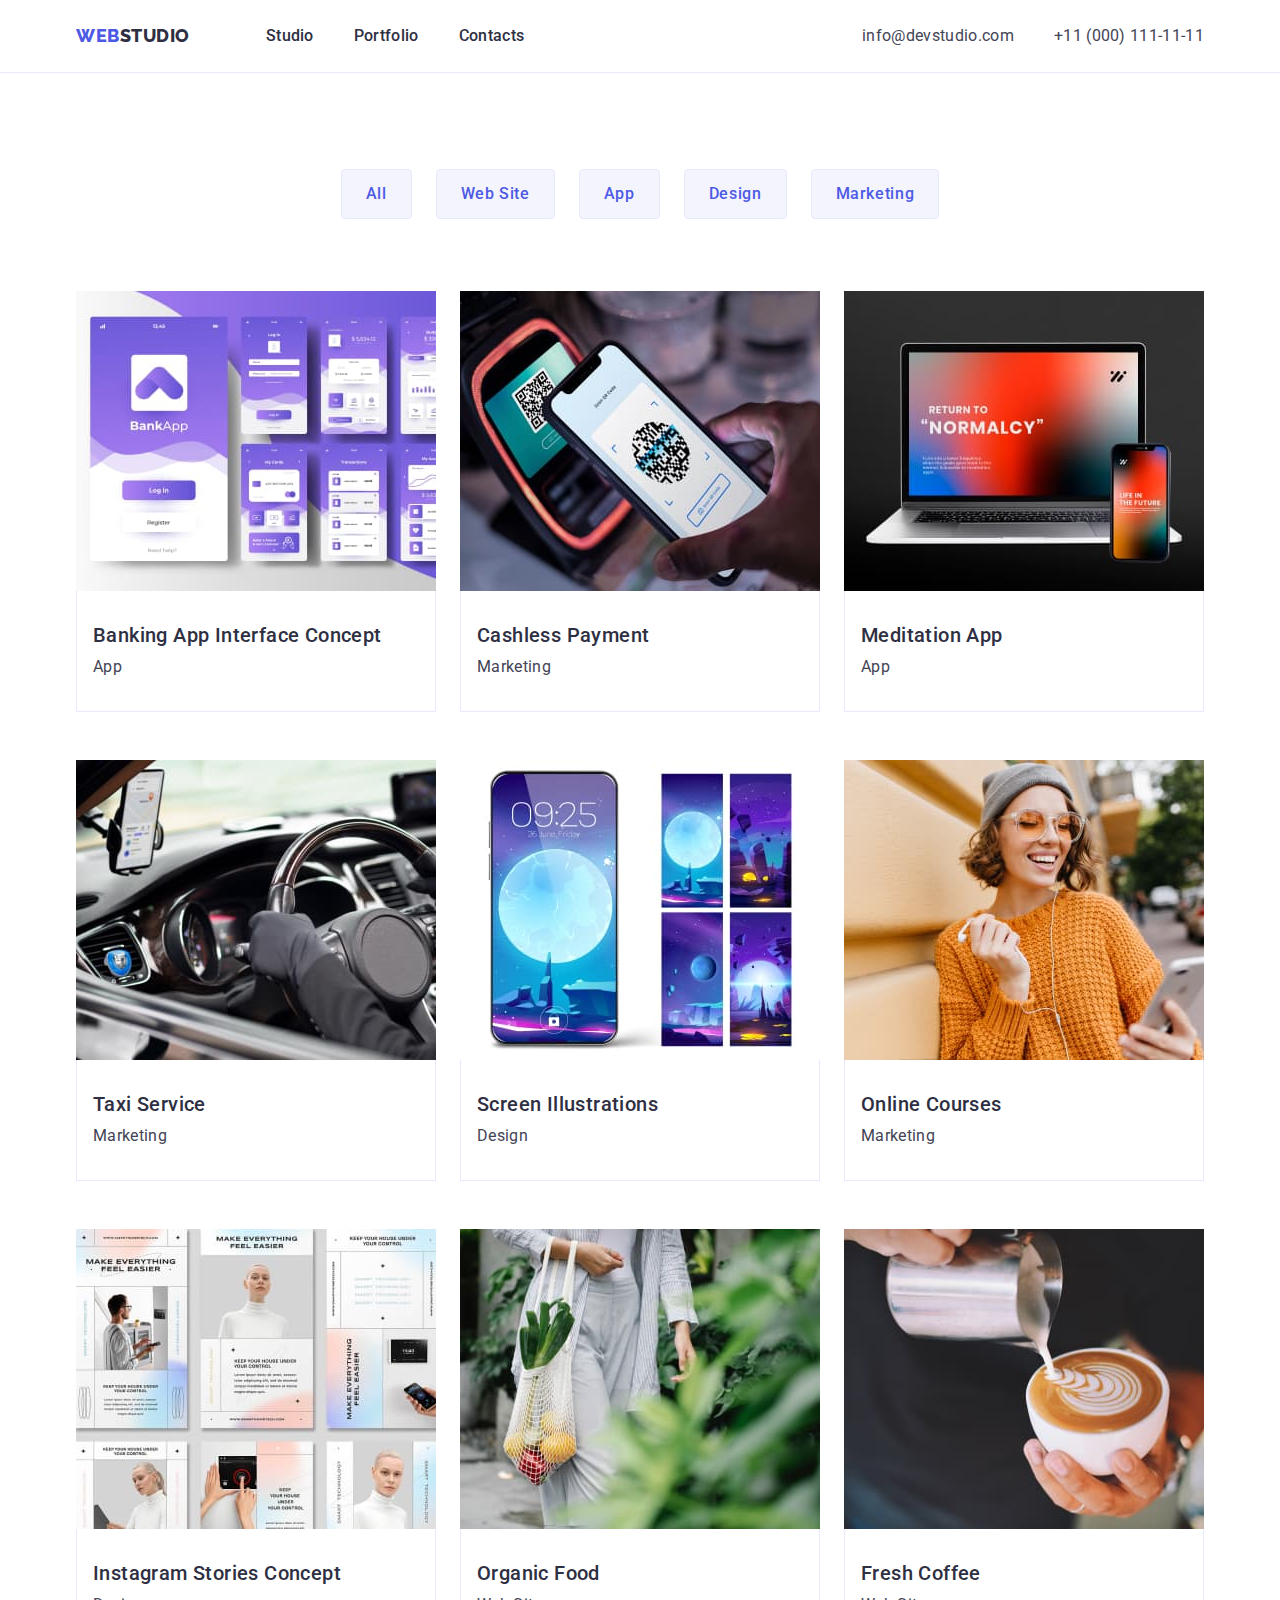
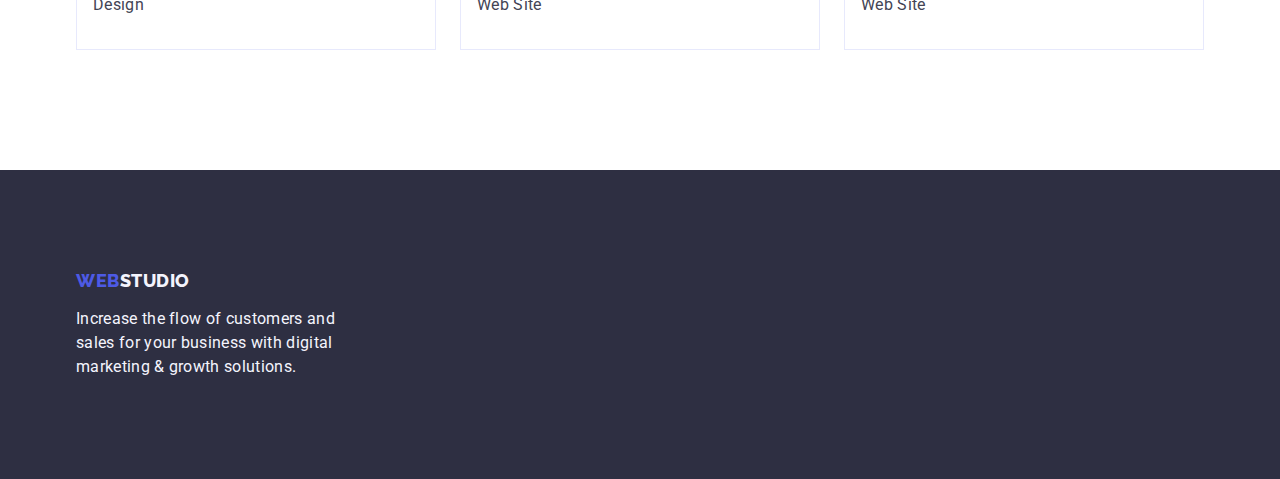
==== portfolio.html @ 64ce4411 "initial commit" ====
<!DOCTYPE html>

<html lang="en">
  <head>
    <meta charset="UTF-8" />
    <meta name="viewport" content="width=device-width, initial-scale=1.0" />
    <title>Portfolio</title>
    <link rel="preconnect" href="https://fonts.googleapis.com" />
    <link rel="preconnect" href="https://fonts.gstatic.com" crossorigin />
    <link
      href="https://fonts.googleapis.com/css2?family=Raleway:wght@800&family=Roboto:wght@400;500;700;900&display=swap"
      rel="stylesheet"
    />
    <link rel="stylesheet" href="https://cdnjs.cloudflare.com/ajax/libs/modern-normalize/0.6.0/modern-normalize.min.css">
    <link rel="stylesheet" href="./css/styles.css" />
  </head>

  <body>
    <header class="page-header">
      <div class="header-cover container">
        <nav class="main-nav">
          <a class="logo link" href="./index.html">
            web<span class="colored-logo">Studio</span></a
          >
          <ul class="main-menu list">
            <li class="menu-item">
              <a class="menu-link link" href="./index.html">Studio</a>
            </li>
            <li class="menu-item">
              <a class="menu-link link" href="./portfolio.html">Portfolio</a>
            </li>
            <li class="menu-item">
              <a class="menu-link link" href="">Contacts</a>
            </li>
          </ul>
        </nav>
        <address class="main-address">
          <ul class="address-list list">
            <li class="main-address-item">
              <a class="address-link link" href="mailto:info@devstudio.com"
                >info@devstudio.com</a
              >
            </li>
            <li class="main-address-item">
              <a class="address-link link" href="tel:+110001111111"
                >+11 (000) 111-11-11</a
              >
            </li>
          </ul>
        </address>
      </div>
    </header>

    <main>
      <section class="projects-section">
        <div class="container">
          <h1 class="visually-hidden">Projects</h1>

          <!-- Filters -->

          <ul class="project-filters list">
            <li class="filters-item">
              <button class="filter-btn button" type="button">All</button>
            </li>
            <li class="filters-item">
              <button class="filter-btn button" type="button">Web Site</button>
            </li>
            <li class="filters-item">
              <button class="filter-btn button" type="button">App</button>
            </li>
            <li class="filters-item">
              <button class="filter-btn button" type="button">Design</button>
            </li>
            <li class="filters-item">
              <button class="filter-btn button" type="button">Marketing</button>
            </li>
          </ul>

          <!-- End Filters -->

          <!-- Projects -->

          <ul class="projects list">
            <li class="project-card">
              <a href="" class="project-link link">
                <img
                  src="./images/card1.jpg"
                  alt="Banking App image"
                  width="360"
                />
                <div class="project-content">
                  <h2 class="project-card-title">
                    Banking App Interface Concept
                  </h2>
                  <p class="card-text">App</p>
                </div>
              </a>
            </li>
            <li class="project-card">
              <a href="" class="project-link link">
                <img
                  src="./images/card2.jpg"
                  alt="Qr-code scaner"
                  width="360"
                />
                <div class="project-content">
                  <h2 class="project-card-title">Cashless Payment</h2>
                  <p class="card-text">Marketing</p>
                </div>
              </a>
            </li>
            <li class="project-card">
              <a href="" class="project-link link">
                <img
                  src="./images/card3.jpg"
                  alt="Adaptive desine demo"
                  width="360"
                />
                <div class="project-content">
                  <h2 class="project-card-title">Meditation App</h2>
                  <p class="card-text">App</p>
                </div>
              </a>
            </li>
            <li class="project-card">
              <a href="" class="project-link link">
                <img src="./images/card4.jpg" alt="Taxi car" width="360" />
                <div class="project-content">
                  <h2 class="project-card-title">Taxi Service</h2>
                  <p class="card-text">Marketing</p>
                </div>
              </a>
            </li>
            <li class="project-card">
              <a href="" class="project-link link">
                <img
                  src="./images/card5.jpg"
                  alt="Mobile app design"
                  width="360"
                />
                <div class="project-content">
                  <h2 class="project-card-title">Screen Illustrations</h2>
                  <p class="card-text">Design</p>
                </div>
              </a>
            </li>
            <li class="project-card">
              <a href="" class="project-link link">
                <img src="./images/card6.jpg" alt="Women smile" width="360" />
                <div class="project-content">
                  <h2 class="project-card-title">Online Courses</h2>
                  <p class="card-text">Marketing</p>
                </div>
              </a>
            </li>
            <li class="project-card">
              <a href="" class="project-link link">
                <img
                  src="./images/card7.jpg"
                  alt="Instagram screenshots"
                  width="360"
                />
                <div class="project-content">
                  <h2 class="project-card-title">Instagram Stories Concept</h2>
                  <p class="card-text">Design</p>
                </div>
              </a>
            </li>
            <li class="project-card">
              <a href="" class="project-link link">
                <img src="./images/card8.jpg" alt="Grocery bag" width="360" />
                <div class="project-content">
                  <h2 class="project-card-title">Organic Food</h2>
                  <p class="card-text">Web Site</p>
                </div>
              </a>
            </li>
            <li class="project-card">
              <a href="" class="project-link link">
                <img src="./images/card9.jpg" alt="Coffee art" width="360" />
                <div class="project-content">
                  <h2 class="project-card-title">Fresh Coffee</h2>
                  <p class="card-text">Web Site</p>
                </div>
              </a>
            </li>
          </ul>
          <!-- End Projects -->
        </div>
      </section>
    </main>

    <footer class="page-footer">
      <div class="container">
        <div class="footer-content">
          <a class="logo link footer-logo" href="./index.html">
            web<span class="colored-logo">Studio</span></a
          >
          <p class="footer-text">
            Increase the flow of customers and sales for your business with
            digital marketing &#38; growth solutions.
          </p>
        </div>
      </div>
    </footer>
  </body>
</html>
---- css/styles.css ----
/* ========== VARIABLES ========== */
:root {
  --text-color: #434455;
  --dark-color: #2e2f42;
  --active-color: #4d5ae5;
  --hover-color: #404bbf;
  --valid-color: #31d0aa;
  --helper-text-color: #8e8f99;
  --accent-color: #e7e9fc;
  --ligth-background-color: #f4f4fd;
  --hero-background-color: #2e2f42;
  --modal-background-color: #fcfcfc;
  --white-color: #ffffff;

  --logo-font: "Raleway", sans-serif;
  --main-font: "Roboto", sans-serif;
}
/* ========== /VARIABLES ========== */

/* ========== GLOBAL ========== */

.list {
  list-style-type: none;
}

.link {
  text-decoration: none;
}

.button {
  cursor: pointer;
}

h1,
h2,
h3,
h4,
h5,
h6,
p {
  margin-top: 0;
  margin-bottom: 0;
}

ul,
ol {
  padding-left: 0;
  margin-top: 0;
  margin-bottom: 0;
}

img {
  display: block;
}

body {
  font-family: var(--main-font);
  color: var(--text-color);
  background-color: var(--white-color);
}

.visually-hidden {
  position: absolute;
  width: 1px;
  height: 1px;
  margin: -1px;
  border: 0;
  padding: 0;
  white-space: nowrap;
  clip-path: inset(100%);
  clip: rect(0 0 0 0);
  overflow: hidden;
}

.section-title {
  color: var(--dark-color);
  font-size: 36px;
  line-height: 1.11;
  letter-spacing: 0.72px;
  text-transform: capitalize;
  text-align: center;
  margin-bottom: 72px;
}

.card-text {
  font-size: 16px;
  line-height: 1.5;
  letter-spacing: 0.02em;
  color: var(--text-color);
}

.container { 
  width: 1158px;
  margin-left: auto;
  margin-right: auto;
  padding-left: 15px;
  padding-right: 15px;
}

.section {
  padding: 120px 0;
}

/* ========== /GLOBAL ========== */

/* ========== HEADER ========== */
.page-header {
  border-bottom: 1px solid var(--accent-color);
}

.header-cover{
  display: flex;
  justify-content: space-between;
  align-items: center;
}

.main-nav {
  display: flex;
  align-items: center;
}

.logo {
  color: var(--active-color);
  margin-right: 76px;
  font-family: var(--logo-font);
  font-size: 18px;
  font-weight: 800;
  line-height: 1.17;
  letter-spacing: 0.54px;
  text-transform: uppercase;
}

.colored-logo {
  color: var(--dark-color);
}

.main-menu {
  display: flex;
  align-items: center;
  gap: 40px;
}

.menu-link {
  display: block;
  color: var(--dark-color);
  font-size: 16px;
  font-weight: 500;
  line-height: 1.5;
  letter-spacing: 0.32px;
  padding-top: 24px; 
  padding-bottom: 24px;
}

.menu-link:hover,
.menu-link:focus {
  color: var(--hover-color);
}

.main-address {
  font-style: normal;
}

.address-list {
  display: flex;
  align-items: center;
  gap: 40px;
}

.address-link {
  color: var(--text-color);
  font-size: 16px;
  line-height: 1.5;
  letter-spacing: 0.32px;
}

.address-link:hover,
.address-link:focus {
  color: var(--hover-color);
}

/* ========== /HEADER ========== */

/* ========== HERO ========== */
.hero-section {
  background-color: var(--hero-background-color);
  padding: 188px 0;
}

.hero-title {
  color: var(--white-color);
  font-size: 56px;
  line-height: 1.07;
  letter-spacing: 0.02em;
  text-align: center;
  max-width: 496px;
  margin: 0 auto;
}

.hero-btn {
  display: block;
  background-color: var(--active-color);
  color: var(--white-color);
  font-family: "Roboto", sans-serif;
  font-weight: 500;
  font-size: 16px;
  line-height: 1.5;
  letter-spacing: 0.04em;
  padding: 16px 32px;
  margin: 48px auto 0;
  border-radius: 4px;
  box-shadow: 0px 4px 4px 0px rgba(0, 0, 0, 0.15);
  min-width: 169px;
  height: 56px;
  border: none;
}

.hero-btn:hover,
.hero-btn:focus {
  background-color: var(--hover-color);
}
/* ========== /HERO ========== */

/* ========== BENEFITS ========== */
.benefits {
  display: flex;
  gap: 24px;
  padding: 24px 0;
}

.benefits-card-title {
  color: var(--dark-color);
  font-size: 20px;
  font-weight: 500;
  line-height: 1.2;
  letter-spacing: 0.02em;
  margin-bottom: 8px;
}
.benefits-item {
  display: flex;
  flex-direction: column;
  align-items: start;
  flex-basis: calc((100% - 3 * 24px) / 4);
}
/* ========== /BENEFITS ========== */

/* ========== WHAT ARE WE DOING ========== */

.services-section {
  padding-bottom: 120px;
}

.services {
  display: flex;
  gap: 24px;
}
.services-item {
  flex-basis: calc((100% - 2 * 24px) / 3);
}

/* ========== /WHAT ARE WE DOING ========== */

/* ========== OUR TEAM ========== */
.team {
  display: flex;
  gap: 24px;
}

.team-section {
  background-color: var(--ligth-background-color);
}
.team-item {
  background-color: var(--white-color);
  border-radius: 0px 0px 4px 4px;
  box-shadow: 0px 2px 1px 0px rgba(46, 47, 66, 0.08),
    0px 1px 1px 0px rgba(46, 47, 66, 0.16),
    0px 1px 6px 0px rgba(46, 47, 66, 0.08);
}

.team-item-content {
  padding: 32px 0;
}

.team-card-title {
  color: var(--dark-color);
  font-size: 20px;
  font-weight: 500;
  line-height: 1.2;
  letter-spacing: 0.02em;
  text-align: center;
  margin-bottom: 8px;
}

.team-card-text {
  font-size: 16px;
  line-height: 1.5;
  letter-spacing: 0.02em;
  color: var(--text-color);
  text-align: center;
}

/* ========== /OUR TEAM ========== */

/* ========== PORTFOLIO ========== */
.projects-section {
  padding: 96px 0 120px;
}

.project-filters {
  display: flex;
  justify-content: center;
  margin-bottom: 72px;
  gap: 24px;
}

.filter-btn {
  border: 1px solid var(--accent-color);
  background: var(--ligth-background-color);
  color: var(--active-color);
  font-family: "Roboto", sans-serif;
  font-size: 16px;
  font-weight: 500;
  line-height: 1.5;
  letter-spacing: 0.64px;
  padding: 12px 24px;
  border-radius: 4px;
}

.filter-btn:hover,
.filter-btn:focus {
  background-color: var(--hover-color);
  border: 1px solid transparent;
  color: var(--white-color);
}

.projects {
  display: flex;
  flex-wrap: wrap;
  gap: 24px;
  row-gap: 48px;
}

.project-card {
  flex-basis: calc((100% - 2 * 26px) / 3);
}

.project-content {
  padding: 32px 16px;
  border-right: 1px solid var(--accent-color);
  border-bottom: 1px solid var(--accent-color);
  border-left: 1px solid var(--accent-color);
}

.project-card-title {
  color: var(--dark-color);
  font-size: 20px;
  font-weight: 500;
  line-height: 1.2;
  letter-spacing: 0.02em;
  margin-bottom: 8px;
}

/* ========== /PORTFOLIO ========== */

/* ========== FOOTER ========== */
.page-footer {
  background-color: var(--hero-background-color);
  padding: 100px 0;
}

.page-footer .colored-logo {
  color: var(--ligth-background-color);
}

.footer-logo {
  display: inline-block;
  margin-bottom: 16px;
}

.footer-text {
  color: var(--ligth-background-color);
  font-size: 16px;
  line-height: 1.5;
  letter-spacing: 0.32px;
  max-width: 264px;
}
/* ========== /FOOTER ========== */
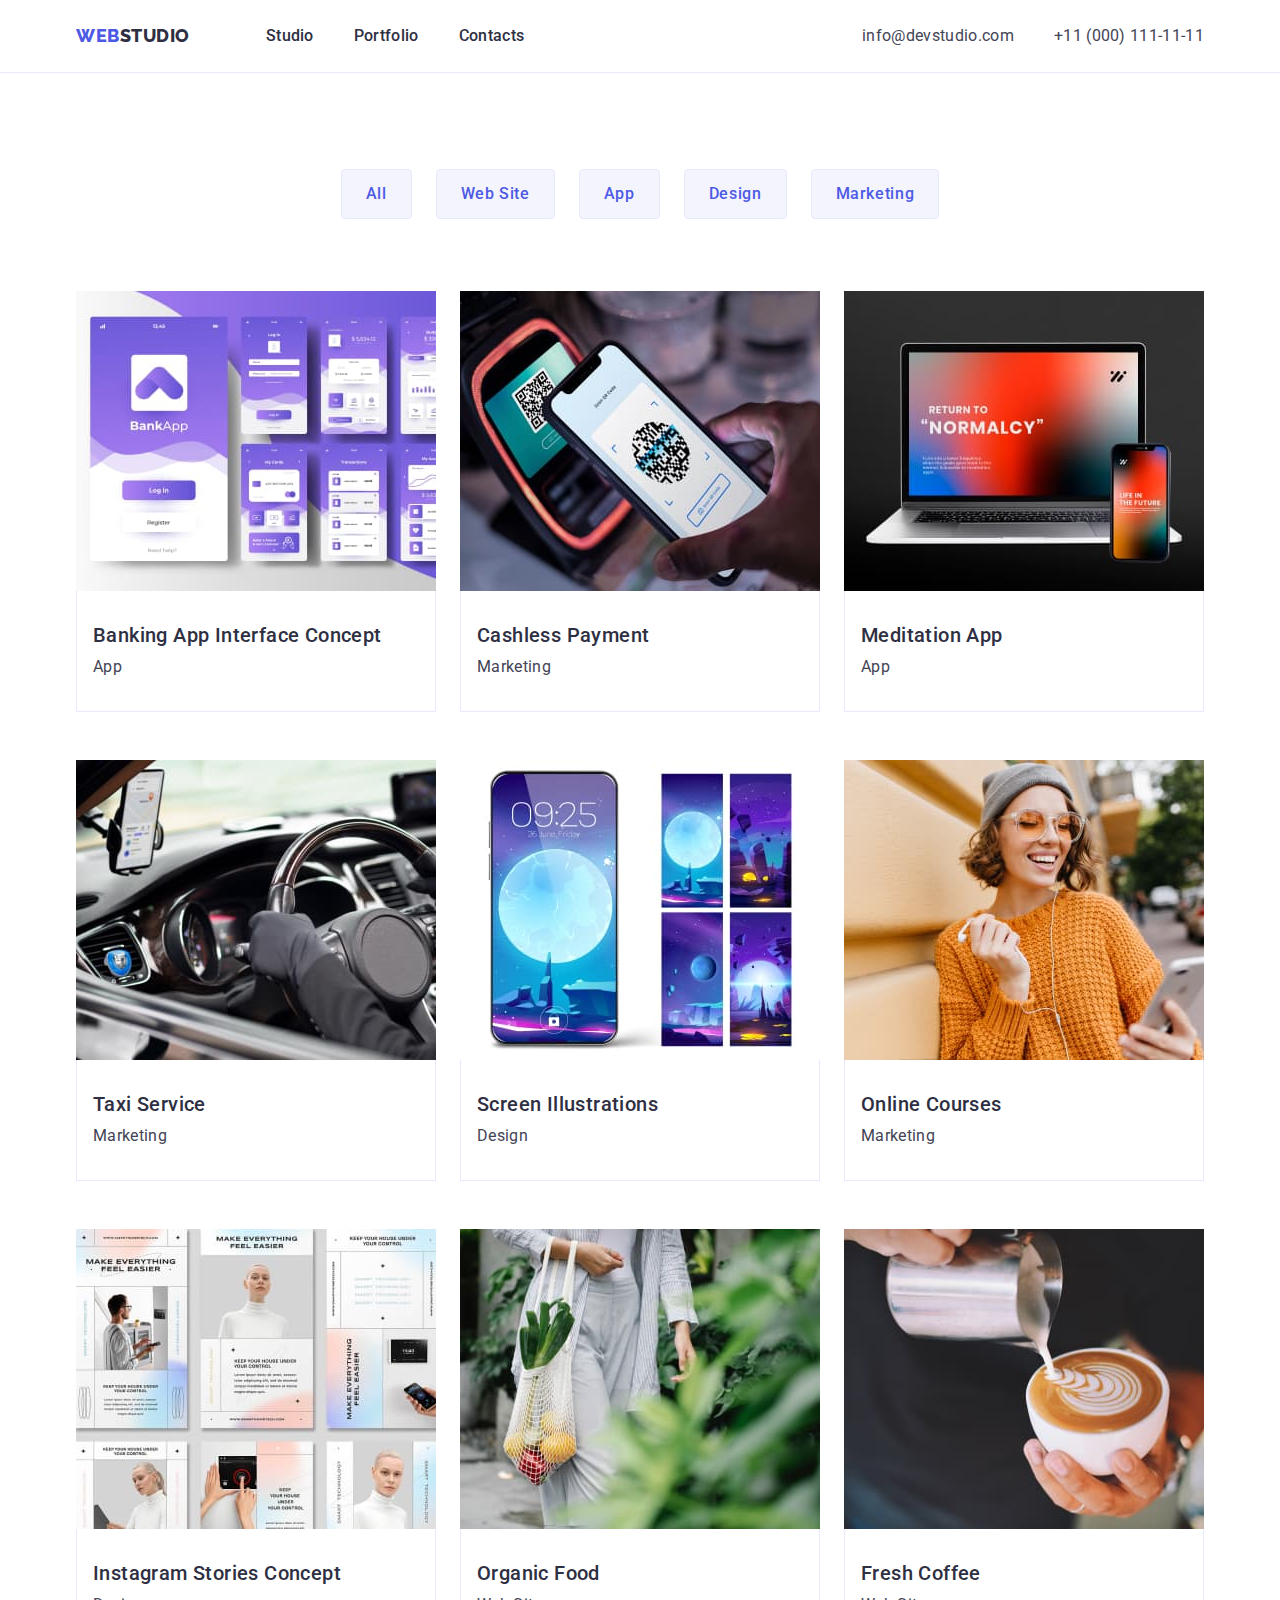
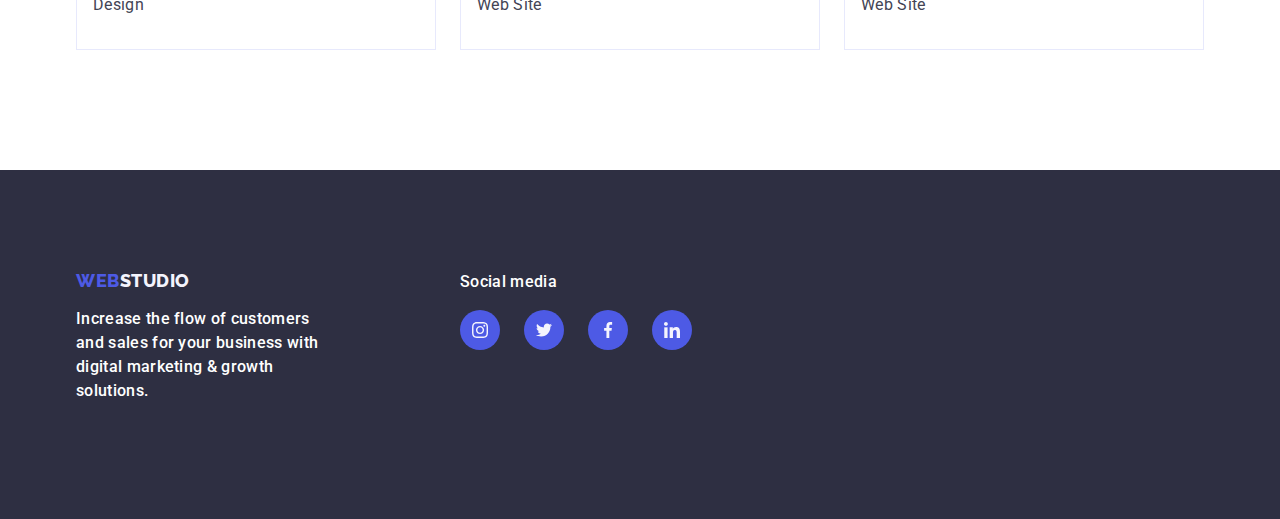
==== commit 5362c771: "add new html plus icons assets" ====
--- a/portfolio.html
+++ b/portfolio.html
@@ -11,7 +11,10 @@
       href="https://fonts.googleapis.com/css2?family=Raleway:wght@800&family=Roboto:wght@400;500;700;900&display=swap"
       rel="stylesheet"
     />
-    <link rel="stylesheet" href="https://cdnjs.cloudflare.com/ajax/libs/modern-normalize/0.6.0/modern-normalize.min.css">
+    <link
+      rel="stylesheet"
+      href="https://cdnjs.cloudflare.com/ajax/libs/modern-normalize/0.6.0/modern-normalize.min.css"
+    />
     <link rel="stylesheet" href="./css/styles.css" />
   </head>
 
@@ -192,14 +195,49 @@
 
     <footer class="page-footer">
       <div class="container">
-        <div class="footer-content">
-          <a class="logo link footer-logo" href="./index.html">
-            web<span class="colored-logo">Studio</span></a
-          >
-          <p class="footer-text">
-            Increase the flow of customers and sales for your business with
-            digital marketing &#38; growth solutions.
-          </p>
+        <div class="footer-wrap">
+          <div class="footer-left-wrap">
+            <a class="logo link footer-logo" href="./index.html">
+              web<span class="colored-logo">Studio</span></a
+            >
+            <p class="sm-title">
+              Increase the flow of customers and sales for your business with
+              digital marketing &#38; growth solutions.
+            </p>
+          </div>
+          <div class="footer-center-wrap">
+            <p class="sm-title">Social media</p>
+            <ul class="social-media list">
+              <li class="social-media-items">
+                <a href="#" class="social-link">
+                  <svg class="social-icon" width="16px" height="16px">
+                    <use href="./images/icons.svg#icon-instagram"></use>
+                  </svg>
+                </a>
+              </li>
+              <li class="social-media-items">
+                <a href="#" class="social-link">
+                  <svg class="social-icon" width="16px" height="16px">
+                    <use href="./images/icons.svg#icon-twitter"></use>
+                  </svg>
+                </a>
+              </li>
+              <li class="social-media-items">
+                <a href="#" class="social-link">
+                  <svg class="social-icon" width="16px" height="16px">
+                    <use href="./images/icons.svg#icon-facebook"></use>
+                  </svg>
+                </a>
+              </li>
+              <li class="social-media-items">
+                <a href="#" class="social-link">
+                  <svg class="social-icon" width="16px" height="16px">
+                    <use href="./images/icons.svg#icon-linkedin"></use>
+                  </svg>
+                </a>
+              </li>
+            </ul>
+          </div>
         </div>
       </div>
     </footer>
--- a/css/styles.css
+++ b/css/styles.css
@@ -12,8 +12,8 @@
   --modal-background-color: #fcfcfc;
   --white-color: #ffffff;
 
-  --logo-font: "Raleway", sans-serif;
-  --main-font: "Roboto", sans-serif;
+  --logo-font: 'Raleway', sans-serif;
+  --main-font: 'Roboto', sans-serif;
 }
 /* ========== /VARIABLES ========== */
 
@@ -89,7 +89,7 @@
   color: var(--text-color);
 }
 
-.container { 
+.container {
   width: 1158px;
   margin-left: auto;
   margin-right: auto;
@@ -101,6 +101,22 @@
   padding: 120px 0;
 }
 
+.social-media {
+  display: flex;
+  column-gap: 24px;
+  justify-content: center;
+}
+
+.social-link {
+  display: flex;
+  justify-content: center;
+  align-items: center;
+  width: 40px;
+  height: 40px;
+  background-color: var(--active-color);
+  border-radius: 50%;
+}
+
 /* ========== /GLOBAL ========== */
 
 /* ========== HEADER ========== */
@@ -108,7 +124,7 @@
   border-bottom: 1px solid var(--accent-color);
 }
 
-.header-cover{
+.header-cover {
   display: flex;
   justify-content: space-between;
   align-items: center;
@@ -147,7 +163,7 @@
   font-weight: 500;
   line-height: 1.5;
   letter-spacing: 0.32px;
-  padding-top: 24px; 
+  padding-top: 24px;
   padding-bottom: 24px;
 }
 
@@ -181,9 +197,18 @@
 /* ========== /HEADER ========== */
 
 /* ========== HERO ========== */
+
 .hero-section {
   background-color: var(--hero-background-color);
+  background-image: linear-gradient(
+      rgba(46, 47, 66, 0.7),
+      rgba(46, 47, 66, 0.7)
+    ),
+    url(../images/office.jpg);
+  background-repeat: no-repeat;
   padding: 188px 0;
+  margin: 0 auto;
+  max-width: 1440px;
 }
 
 .hero-title {
@@ -200,7 +225,7 @@
   display: block;
   background-color: var(--active-color);
   color: var(--white-color);
-  font-family: "Roboto", sans-serif;
+  font-family: 'Roboto', sans-serif;
   font-weight: 500;
   font-size: 16px;
   line-height: 1.5;
@@ -227,6 +252,16 @@
   padding: 24px 0;
 }
 
+.benefits-icon-wraper {
+  display: flex;
+  justify-content: center;
+  align-items: center;
+  width: 100%;
+  height: 112px;
+  margin-bottom: 8px;
+  background-color: var(--ligth-background-color);
+}
+
 .benefits-card-title {
   color: var(--dark-color);
   font-size: 20px;
@@ -296,9 +331,28 @@
   letter-spacing: 0.02em;
   color: var(--text-color);
   text-align: center;
+  margin-bottom: 8px;
 }
 
 /* ========== /OUR TEAM ========== */
+
+/* ========== CUSTOMERS ========== */
+.customers{
+  display: flex;
+  column-gap: 24px;
+}
+
+.customers-item {
+  display: flex;
+  justify-content: center;
+  align-items: center;
+  width: 168px;
+  height: 88px;
+  border-radius: 4px;
+  border: 1px solid var(--helper-text-color);
+}
+
+/* ========== /CUSTOMERS ========== */
 
 /* ========== PORTFOLIO ========== */
 .projects-section {
@@ -316,7 +370,7 @@
   border: 1px solid var(--accent-color);
   background: var(--ligth-background-color);
   color: var(--active-color);
-  font-family: "Roboto", sans-serif;
+  font-family: 'Roboto', sans-serif;
   font-size: 16px;
   font-weight: 500;
   line-height: 1.5;
@@ -371,6 +425,16 @@
   color: var(--ligth-background-color);
 }
 
+.footer-wrap {
+  display: flex;
+  justify-content: start;
+  column-gap: 120px;
+}
+
+.footer-left-wrap {
+  max-width: 264px;
+}
+
 .footer-logo {
   display: inline-block;
   margin-bottom: 16px;
@@ -383,4 +447,13 @@
   letter-spacing: 0.32px;
   max-width: 264px;
 }
+
+.sm-title {
+  color: var(--white-color);
+  font-weight: 500;
+  line-height: 1.5;
+  letter-spacing: 0.32px;
+  margin-bottom: 16px;
+}
+
 /* ========== /FOOTER ========== */
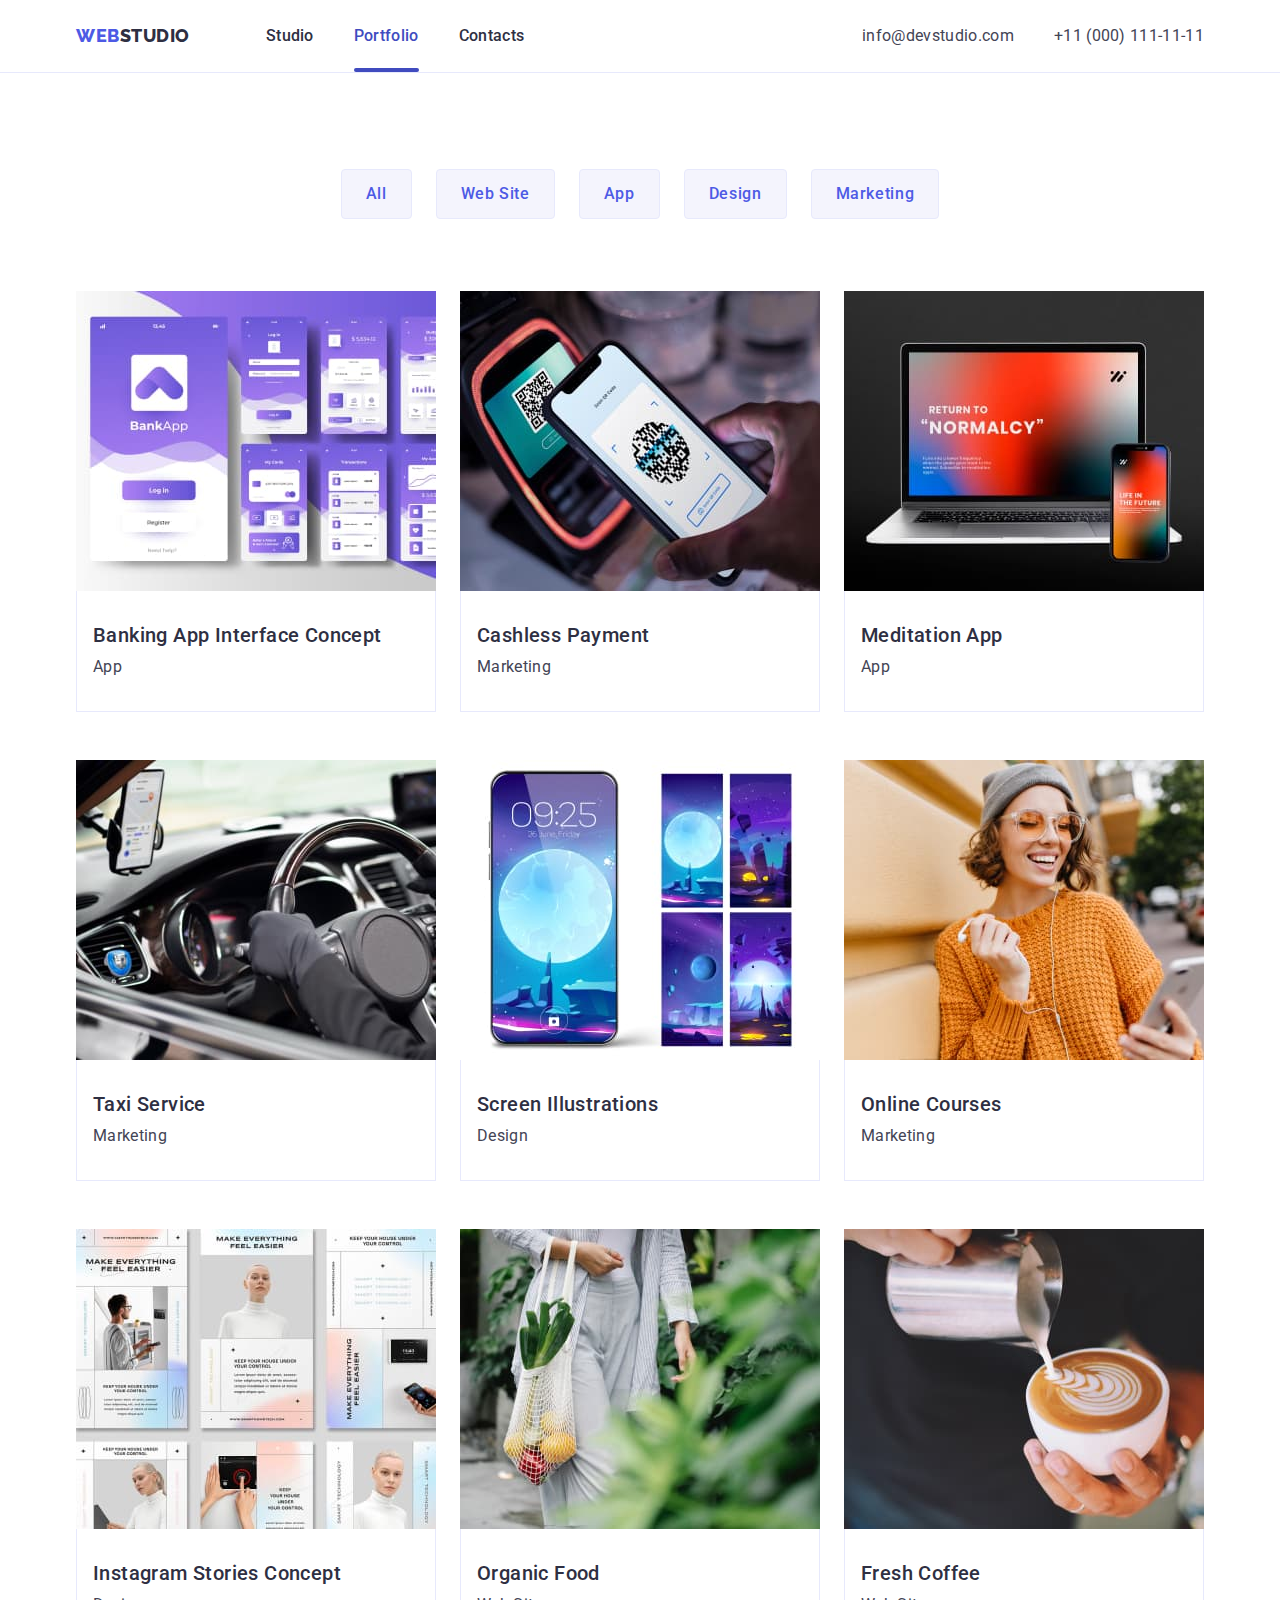
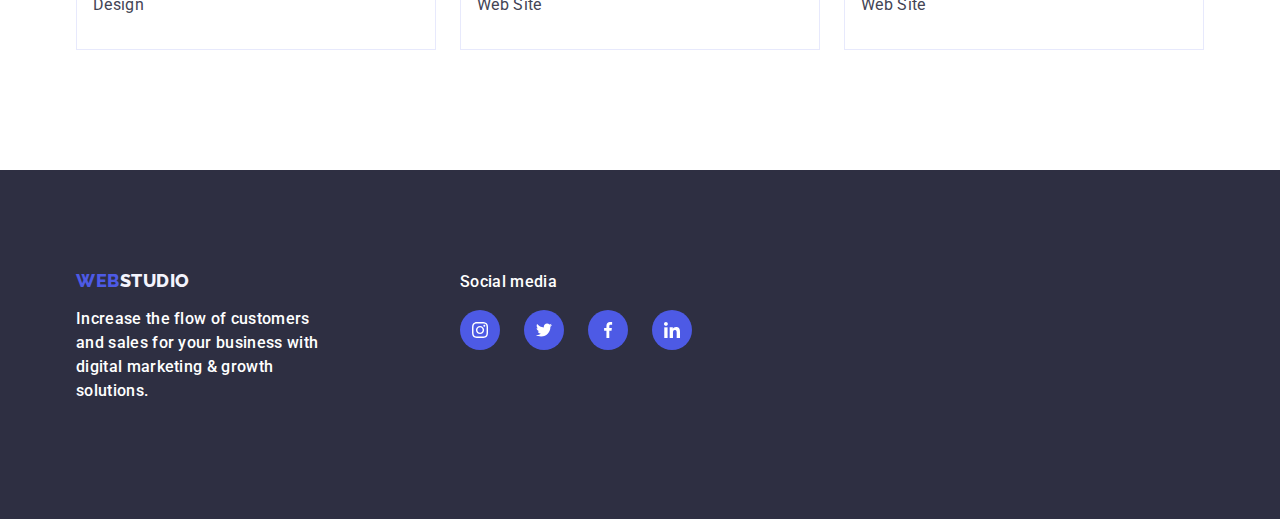
==== commit 996854ee: "Add modal window plus animation" ====
--- a/portfolio.html
+++ b/portfolio.html
@@ -30,7 +30,9 @@
               <a class="menu-link link" href="./index.html">Studio</a>
             </li>
             <li class="menu-item">
-              <a class="menu-link link" href="./portfolio.html">Portfolio</a>
+              <a class="menu-link link active" href="./portfolio.html"
+                >Portfolio</a
+              >
             </li>
             <li class="menu-item">
               <a class="menu-link link" href="">Contacts</a>
@@ -86,11 +88,18 @@
           <ul class="projects list">
             <li class="project-card">
               <a href="" class="project-link link">
+                <div class="overlay-wraper">
                 <img
                   src="./images/card1.jpg"
                   alt="Banking App image"
                   width="360"
                 />
+                <p class="overlay">
+                  14 Stylish and User-Friendly App Design Concepts · Task
+                  Manager App · Calorie Tracker App · Exotic Fruit Ecommerce App
+                  · Cloud Storage App
+                </p>
+              </div>
                 <div class="project-content">
                   <h2 class="project-card-title">
                     Banking App Interface Concept
@@ -101,11 +110,18 @@
             </li>
             <li class="project-card">
               <a href="" class="project-link link">
+                <div class="overlay-wraper">
                 <img
                   src="./images/card2.jpg"
                   alt="Qr-code scaner"
                   width="360"
                 />
+                <p class="overlay">
+                  14 Stylish and User-Friendly App Design Concepts · Task
+                  Manager App · Calorie Tracker App · Exotic Fruit Ecommerce App
+                  · Cloud Storage App
+                </p>
+              </div>
                 <div class="project-content">
                   <h2 class="project-card-title">Cashless Payment</h2>
                   <p class="card-text">Marketing</p>
@@ -114,11 +130,18 @@
             </li>
             <li class="project-card">
               <a href="" class="project-link link">
+                <div class="overlay-wraper">
                 <img
                   src="./images/card3.jpg"
                   alt="Adaptive desine demo"
                   width="360"
                 />
+                <p class="overlay">
+                  14 Stylish and User-Friendly App Design Concepts · Task
+                  Manager App · Calorie Tracker App · Exotic Fruit Ecommerce App
+                  · Cloud Storage App
+                </p>
+              </div>
                 <div class="project-content">
                   <h2 class="project-card-title">Meditation App</h2>
                   <p class="card-text">App</p>
@@ -127,7 +150,14 @@
             </li>
             <li class="project-card">
               <a href="" class="project-link link">
+                <div class="overlay-wraper">
                 <img src="./images/card4.jpg" alt="Taxi car" width="360" />
+                <p class="overlay">
+                  14 Stylish and User-Friendly App Design Concepts · Task
+                  Manager App · Calorie Tracker App · Exotic Fruit Ecommerce App
+                  · Cloud Storage App
+                </p>
+              </div>
                 <div class="project-content">
                   <h2 class="project-card-title">Taxi Service</h2>
                   <p class="card-text">Marketing</p>
@@ -136,11 +166,18 @@
             </li>
             <li class="project-card">
               <a href="" class="project-link link">
+                <div class="overlay-wraper">
                 <img
                   src="./images/card5.jpg"
                   alt="Mobile app design"
                   width="360"
                 />
+                <p class="overlay">
+                  14 Stylish and User-Friendly App Design Concepts · Task
+                  Manager App · Calorie Tracker App · Exotic Fruit Ecommerce App
+                  · Cloud Storage App
+                </p>
+              </div>
                 <div class="project-content">
                   <h2 class="project-card-title">Screen Illustrations</h2>
                   <p class="card-text">Design</p>
@@ -149,7 +186,14 @@
             </li>
             <li class="project-card">
               <a href="" class="project-link link">
+                <div class="overlay-wraper">
                 <img src="./images/card6.jpg" alt="Women smile" width="360" />
+                <p class="overlay">
+                  14 Stylish and User-Friendly App Design Concepts · Task
+                  Manager App · Calorie Tracker App · Exotic Fruit Ecommerce App
+                  · Cloud Storage App
+                </p>
+              </div>
                 <div class="project-content">
                   <h2 class="project-card-title">Online Courses</h2>
                   <p class="card-text">Marketing</p>
@@ -158,11 +202,18 @@
             </li>
             <li class="project-card">
               <a href="" class="project-link link">
+                <div class="overlay-wraper">
                 <img
                   src="./images/card7.jpg"
                   alt="Instagram screenshots"
                   width="360"
                 />
+                <p class="overlay">
+                  14 Stylish and User-Friendly App Design Concepts · Task
+                  Manager App · Calorie Tracker App · Exotic Fruit Ecommerce App
+                  · Cloud Storage App
+                </p>
+              </div>
                 <div class="project-content">
                   <h2 class="project-card-title">Instagram Stories Concept</h2>
                   <p class="card-text">Design</p>
@@ -171,7 +222,14 @@
             </li>
             <li class="project-card">
               <a href="" class="project-link link">
+                <div class="overlay-wraper">
                 <img src="./images/card8.jpg" alt="Grocery bag" width="360" />
+                <p class="overlay">
+                  14 Stylish and User-Friendly App Design Concepts · Task
+                  Manager App · Calorie Tracker App · Exotic Fruit Ecommerce App
+                  · Cloud Storage App
+                </p>
+              </div>
                 <div class="project-content">
                   <h2 class="project-card-title">Organic Food</h2>
                   <p class="card-text">Web Site</p>
@@ -180,7 +238,14 @@
             </li>
             <li class="project-card">
               <a href="" class="project-link link">
+                <div class="overlay-wraper">
                 <img src="./images/card9.jpg" alt="Coffee art" width="360" />
+                <p class="overlay">
+                  14 Stylish and User-Friendly App Design Concepts · Task
+                  Manager App · Calorie Tracker App · Exotic Fruit Ecommerce App
+                  · Cloud Storage App
+                </p>
+              </div>
                 <div class="project-content">
                   <h2 class="project-card-title">Fresh Coffee</h2>
                   <p class="card-text">Web Site</p>
@@ -211,28 +276,28 @@
               <li class="social-media-items">
                 <a href="#" class="social-link">
                   <svg class="social-icon" width="16px" height="16px">
-                    <use href="./images/icons.svg#icon-instagram"></use>
+                    <use href="./images/icons.svg#icon-instagram" aria-labelledby="Instagram icon"></use>
                   </svg>
                 </a>
               </li>
               <li class="social-media-items">
                 <a href="#" class="social-link">
                   <svg class="social-icon" width="16px" height="16px">
-                    <use href="./images/icons.svg#icon-twitter"></use>
+                    <use href="./images/icons.svg#icon-twitter" aria-labelledby="Twitter icon"></use>
                   </svg>
                 </a>
               </li>
               <li class="social-media-items">
                 <a href="#" class="social-link">
                   <svg class="social-icon" width="16px" height="16px">
-                    <use href="./images/icons.svg#icon-facebook"></use>
+                    <use href="./images/icons.svg#icon-facebook" aria-labelledby="Facebook icon"></use>
                   </svg>
                 </a>
               </li>
               <li class="social-media-items">
                 <a href="#" class="social-link">
                   <svg class="social-icon" width="16px" height="16px">
-                    <use href="./images/icons.svg#icon-linkedin"></use>
+                    <use href="./images/icons.svg#icon-linkedin" aria-labelledby="Linkedin icon"></use>
                   </svg>
                 </a>
               </li>
--- a/css/styles.css
+++ b/css/styles.css
@@ -107,14 +107,38 @@
   justify-content: center;
 }
 
-.social-link {
-  display: flex;
-  justify-content: center;
-  align-items: center;
+.social-media-items {
   width: 40px;
   height: 40px;
+}
+
+.social-link {
+  display: flex;
+  justify-content: center;
+  align-items: center;
+  color: var(--white-color);
+  width: 100%;
+  height: 100%;
   background-color: var(--active-color);
   border-radius: 50%;
+  transition: color 250ms cubic-bezier(0.4, 0, 0.2, 1),
+    background-color 250ms cubic-bezier(0.4, 0, 0.2, 1);
+}
+
+.social-link:hover,
+.social-link:focus {
+  color: var(--ligth-background-color);
+  background-color: var(--valid-color);
+}
+
+.social-icon {
+  fill: currentColor;
+}
+
+.is-hidden{
+  opacity: 0;
+  visibility: hidden;
+  pointer-events: none;
 }
 
 /* ========== /GLOBAL ========== */
@@ -165,6 +189,7 @@
   letter-spacing: 0.32px;
   padding-top: 24px;
   padding-bottom: 24px;
+  transition: color 250ms cubic-bezier(0.4, 0, 0.2, 1);
 }
 
 .menu-link:hover,
@@ -172,6 +197,26 @@
   color: var(--hover-color);
 }
 
+.menu-item {
+  position: relative;
+}
+
+.active {
+  color: var(--hover-color);
+}
+
+.active::after {
+  display: block;
+  position: absolute;
+  z-index: 1;
+  bottom: 0px;
+  content: '';
+  height: 4px;
+  width: 100%;
+  border-radius: 2px;
+  background-color: currentColor;
+}
+
 .main-address {
   font-style: normal;
 }
@@ -187,6 +232,7 @@
   font-size: 16px;
   line-height: 1.5;
   letter-spacing: 0.32px;
+  transition: color 250ms cubic-bezier(0.4, 0, 0.2, 1);
 }
 
 .address-link:hover,
@@ -237,6 +283,7 @@
   min-width: 169px;
   height: 56px;
   border: none;
+  transition: background-color 250ms cubic-bezier(0.4, 0, 0.2, 1);
 }
 
 .hero-btn:hover,
@@ -270,6 +317,7 @@
   letter-spacing: 0.02em;
   margin-bottom: 8px;
 }
+
 .benefits-item {
   display: flex;
   flex-direction: column;
@@ -337,19 +385,36 @@
 /* ========== /OUR TEAM ========== */
 
 /* ========== CUSTOMERS ========== */
-.customers{
+.customers {
   display: flex;
   column-gap: 24px;
 }
 
 .customers-item {
+  flex-basis: calc((100% - 5 * 24px) / 6);
+  height: 88px;
+}
+
+.customer-link {
   display: flex;
   justify-content: center;
   align-items: center;
-  width: 168px;
-  height: 88px;
   border-radius: 4px;
   border: 1px solid var(--helper-text-color);
+  height: 100%;
+  width: 100%;
+  color: var(--helper-text-color);
+  transition: color 250ms cubic-bezier(0.4, 0, 0.2, 1),
+    border-color 250ms cubic-bezier(0.4, 0, 0.2, 1);
+}
+
+.customer-link:hover,
+.customer-link:focus {
+  color: var(--hover-color);
+  border-color: var(--hover-color);
+}
+.customer-icon {
+  fill: currentColor;
 }
 
 /* ========== /CUSTOMERS ========== */
@@ -377,6 +442,8 @@
   letter-spacing: 0.64px;
   padding: 12px 24px;
   border-radius: 4px;
+  transition: box-shadow 250ms cubic-bezier(0.4, 0, 0.2, 1),
+    background-color 250ms cubic-bezier(0.4, 0, 0.2, 1);
 }
 
 .filter-btn:hover,
@@ -384,6 +451,8 @@
   background-color: var(--hover-color);
   border: 1px solid transparent;
   color: var(--white-color);
+  box-shadow: 0px 2px 2px 0px rgba(0, 0, 0, 0.12),
+    0px 2px 1px 0px rgba(0, 0, 0, 0.08), 0px 3px 1px 0px rgba(0, 0, 0, 0.1);
 }
 
 .projects {
@@ -395,6 +464,17 @@
 
 .project-card {
   flex-basis: calc((100% - 2 * 26px) / 3);
+  transition: box-shadow 250ms cubic-bezier(0.4, 0, 0.2, 1);
+}
+
+.project-card:hover {
+  box-shadow: 0px 2px 1px 0px rgba(46, 47, 66, 0.08),
+    0px 1px 1px 0px rgba(46, 47, 66, 0.16),
+    0px 1px 6px 0px rgba(46, 47, 66, 0.08);
+}
+
+.project-card:hover .overlay {
+  transform: translateY(0%);
 }
 
 .project-content {
@@ -413,6 +493,26 @@
   margin-bottom: 8px;
 }
 
+.overlay-wraper {
+  position: relative;
+  overflow: hidden;
+}
+
+.overlay {
+  position: absolute;
+  top: 0;
+  left: 0;
+  width: 100%;
+  height: 100%;
+  padding: 40px 32px 164px;
+  color: var(--white-color);
+  background-color: var(--active-color);
+  line-height: 1.5;
+  letter-spacing: 0.32px;
+  transform: translateY(100%);
+  transition: transform 250ms cubic-bezier(0.4, 0, 0.2, 1);
+}
+
 /* ========== /PORTFOLIO ========== */
 
 /* ========== FOOTER ========== */
@@ -457,3 +557,42 @@
 }
 
 /* ========== /FOOTER ========== */
+
+/* ========== MODAL WINDOW ========== */
+
+.backdrop {
+  position: fixed;
+  z-index: 999;
+  top: 0;
+  left: 0;
+  width: 100%;
+  height: 100%;
+  background-color: rgba(46, 47, 66, 0.4);
+  transition: opacity 250ms cubic-bezier(0.4, 0, 0.2, 1);
+}
+
+.modal {
+  position: absolute;
+  width: 408px;
+  height: 584px;
+  top: 80px;
+  left: 50%;
+  transform: translate(-50%, 0%);
+ 
+
+  background-color: var(--modal-background-color);
+  border-radius: 4px;
+  box-shadow: 0px 2px 1px 0px rgba(0, 0, 0, 0.2),
+    0px 1px 3px 0px rgba(0, 0, 0, 0.12), 0px 1px 1px 0px rgba(0, 0, 0, 0.14);
+}
+
+.close-btn{
+  position: absolute;
+  right: 24px;
+  top: 24px;
+  background-color: transparent;
+  border: none;
+  padding: 0;
+  line-height: 0;
+}
+/* ========== /MODAL WINDOW ========== */
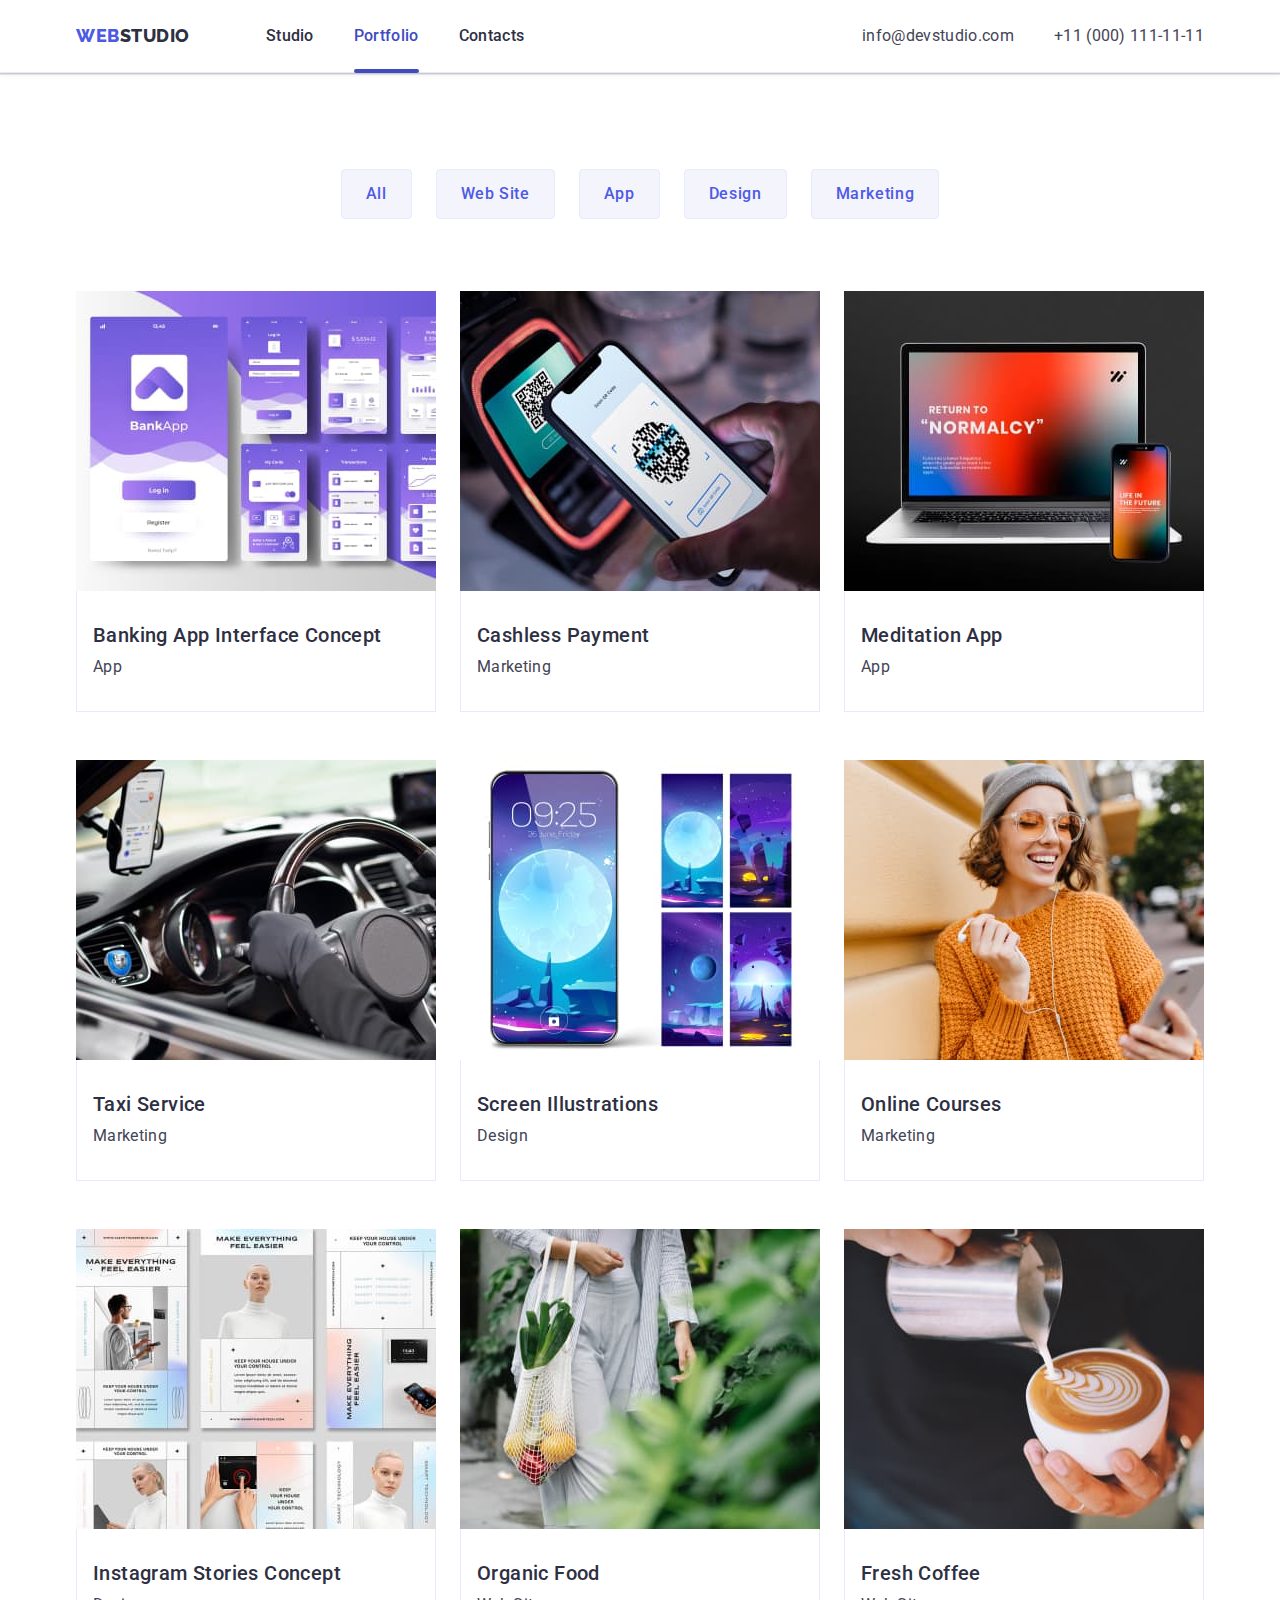
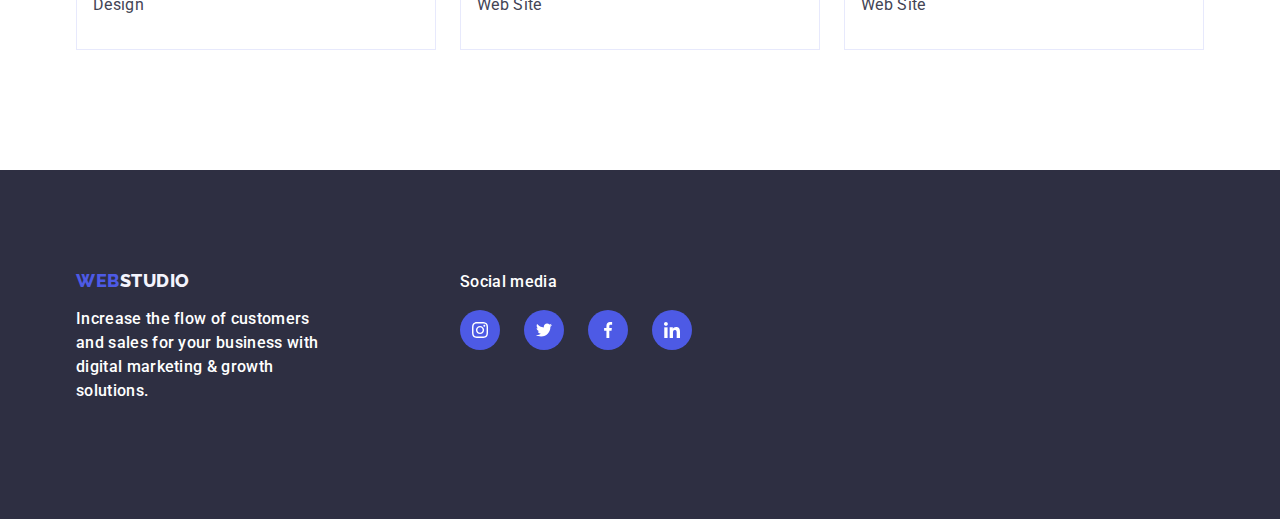
==== commit ad5bd204: "fix air errors" ====
--- a/portfolio.html
+++ b/portfolio.html
@@ -30,9 +30,7 @@
               <a class="menu-link link" href="./index.html">Studio</a>
             </li>
             <li class="menu-item">
-              <a class="menu-link link active" href="./portfolio.html"
-                >Portfolio</a
-              >
+              <a class="menu-link link active" href="./portfolio.html">Portfolio</a>
             </li>
             <li class="menu-item">
               <a class="menu-link link" href="">Contacts</a>
@@ -89,17 +87,17 @@
             <li class="project-card">
               <a href="" class="project-link link">
                 <div class="overlay-wraper">
-                <img
-                  src="./images/card1.jpg"
-                  alt="Banking App image"
-                  width="360"
-                />
-                <p class="overlay">
-                  14 Stylish and User-Friendly App Design Concepts · Task
-                  Manager App · Calorie Tracker App · Exotic Fruit Ecommerce App
-                  · Cloud Storage App
-                </p>
-              </div>
+                  <img
+                    src="./images/card1.jpg"
+                    alt="Banking App image"
+                    width="360"
+                  />
+                  <p class="overlay">
+                    14 Stylish and User-Friendly App Design Concepts · Task
+                    Manager App · Calorie Tracker App · Exotic Fruit Ecommerce
+                    App · Cloud Storage App
+                  </p>
+                </div>
                 <div class="project-content">
                   <h2 class="project-card-title">
                     Banking App Interface Concept
@@ -111,17 +109,17 @@
             <li class="project-card">
               <a href="" class="project-link link">
                 <div class="overlay-wraper">
-                <img
-                  src="./images/card2.jpg"
-                  alt="Qr-code scaner"
-                  width="360"
-                />
-                <p class="overlay">
-                  14 Stylish and User-Friendly App Design Concepts · Task
-                  Manager App · Calorie Tracker App · Exotic Fruit Ecommerce App
-                  · Cloud Storage App
-                </p>
-              </div>
+                  <img
+                    src="./images/card2.jpg"
+                    alt="Qr-code scaner"
+                    width="360"
+                  />
+                  <p class="overlay">
+                    14 Stylish and User-Friendly App Design Concepts · Task
+                    Manager App · Calorie Tracker App · Exotic Fruit Ecommerce
+                    App · Cloud Storage App
+                  </p>
+                </div>
                 <div class="project-content">
                   <h2 class="project-card-title">Cashless Payment</h2>
                   <p class="card-text">Marketing</p>
@@ -131,17 +129,17 @@
             <li class="project-card">
               <a href="" class="project-link link">
                 <div class="overlay-wraper">
-                <img
-                  src="./images/card3.jpg"
-                  alt="Adaptive desine demo"
-                  width="360"
-                />
-                <p class="overlay">
-                  14 Stylish and User-Friendly App Design Concepts · Task
-                  Manager App · Calorie Tracker App · Exotic Fruit Ecommerce App
-                  · Cloud Storage App
-                </p>
-              </div>
+                  <img
+                    src="./images/card3.jpg"
+                    alt="Adaptive desine demo"
+                    width="360"
+                  />
+                  <p class="overlay">
+                    14 Stylish and User-Friendly App Design Concepts · Task
+                    Manager App · Calorie Tracker App · Exotic Fruit Ecommerce
+                    App · Cloud Storage App
+                  </p>
+                </div>
                 <div class="project-content">
                   <h2 class="project-card-title">Meditation App</h2>
                   <p class="card-text">App</p>
@@ -151,13 +149,13 @@
             <li class="project-card">
               <a href="" class="project-link link">
                 <div class="overlay-wraper">
-                <img src="./images/card4.jpg" alt="Taxi car" width="360" />
-                <p class="overlay">
-                  14 Stylish and User-Friendly App Design Concepts · Task
-                  Manager App · Calorie Tracker App · Exotic Fruit Ecommerce App
-                  · Cloud Storage App
-                </p>
-              </div>
+                  <img src="./images/card4.jpg" alt="Taxi car" width="360" />
+                  <p class="overlay">
+                    14 Stylish and User-Friendly App Design Concepts · Task
+                    Manager App · Calorie Tracker App · Exotic Fruit Ecommerce
+                    App · Cloud Storage App
+                  </p>
+                </div>
                 <div class="project-content">
                   <h2 class="project-card-title">Taxi Service</h2>
                   <p class="card-text">Marketing</p>
@@ -167,17 +165,17 @@
             <li class="project-card">
               <a href="" class="project-link link">
                 <div class="overlay-wraper">
-                <img
-                  src="./images/card5.jpg"
-                  alt="Mobile app design"
-                  width="360"
-                />
-                <p class="overlay">
-                  14 Stylish and User-Friendly App Design Concepts · Task
-                  Manager App · Calorie Tracker App · Exotic Fruit Ecommerce App
-                  · Cloud Storage App
-                </p>
-              </div>
+                  <img
+                    src="./images/card5.jpg"
+                    alt="Mobile app design"
+                    width="360"
+                  />
+                  <p class="overlay">
+                    14 Stylish and User-Friendly App Design Concepts · Task
+                    Manager App · Calorie Tracker App · Exotic Fruit Ecommerce
+                    App · Cloud Storage App
+                  </p>
+                </div>
                 <div class="project-content">
                   <h2 class="project-card-title">Screen Illustrations</h2>
                   <p class="card-text">Design</p>
@@ -187,13 +185,13 @@
             <li class="project-card">
               <a href="" class="project-link link">
                 <div class="overlay-wraper">
-                <img src="./images/card6.jpg" alt="Women smile" width="360" />
-                <p class="overlay">
-                  14 Stylish and User-Friendly App Design Concepts · Task
-                  Manager App · Calorie Tracker App · Exotic Fruit Ecommerce App
-                  · Cloud Storage App
-                </p>
-              </div>
+                  <img src="./images/card6.jpg" alt="Women smile" width="360" />
+                  <p class="overlay">
+                    14 Stylish and User-Friendly App Design Concepts · Task
+                    Manager App · Calorie Tracker App · Exotic Fruit Ecommerce
+                    App · Cloud Storage App
+                  </p>
+                </div>
                 <div class="project-content">
                   <h2 class="project-card-title">Online Courses</h2>
                   <p class="card-text">Marketing</p>
@@ -203,17 +201,17 @@
             <li class="project-card">
               <a href="" class="project-link link">
                 <div class="overlay-wraper">
-                <img
-                  src="./images/card7.jpg"
-                  alt="Instagram screenshots"
-                  width="360"
-                />
-                <p class="overlay">
-                  14 Stylish and User-Friendly App Design Concepts · Task
-                  Manager App · Calorie Tracker App · Exotic Fruit Ecommerce App
-                  · Cloud Storage App
-                </p>
-              </div>
+                  <img
+                    src="./images/card7.jpg"
+                    alt="Instagram screenshots"
+                    width="360"
+                  />
+                  <p class="overlay">
+                    14 Stylish and User-Friendly App Design Concepts · Task
+                    Manager App · Calorie Tracker App · Exotic Fruit Ecommerce
+                    App · Cloud Storage App
+                  </p>
+                </div>
                 <div class="project-content">
                   <h2 class="project-card-title">Instagram Stories Concept</h2>
                   <p class="card-text">Design</p>
@@ -223,13 +221,13 @@
             <li class="project-card">
               <a href="" class="project-link link">
                 <div class="overlay-wraper">
-                <img src="./images/card8.jpg" alt="Grocery bag" width="360" />
-                <p class="overlay">
-                  14 Stylish and User-Friendly App Design Concepts · Task
-                  Manager App · Calorie Tracker App · Exotic Fruit Ecommerce App
-                  · Cloud Storage App
-                </p>
-              </div>
+                  <img src="./images/card8.jpg" alt="Grocery bag" width="360" />
+                  <p class="overlay">
+                    14 Stylish and User-Friendly App Design Concepts · Task
+                    Manager App · Calorie Tracker App · Exotic Fruit Ecommerce
+                    App · Cloud Storage App
+                  </p>
+                </div>
                 <div class="project-content">
                   <h2 class="project-card-title">Organic Food</h2>
                   <p class="card-text">Web Site</p>
@@ -239,13 +237,13 @@
             <li class="project-card">
               <a href="" class="project-link link">
                 <div class="overlay-wraper">
-                <img src="./images/card9.jpg" alt="Coffee art" width="360" />
-                <p class="overlay">
-                  14 Stylish and User-Friendly App Design Concepts · Task
-                  Manager App · Calorie Tracker App · Exotic Fruit Ecommerce App
-                  · Cloud Storage App
-                </p>
-              </div>
+                  <img src="./images/card9.jpg" alt="Coffee art" width="360" />
+                  <p class="overlay">
+                    14 Stylish and User-Friendly App Design Concepts · Task
+                    Manager App · Calorie Tracker App · Exotic Fruit Ecommerce
+                    App · Cloud Storage App
+                  </p>
+                </div>
                 <div class="project-content">
                   <h2 class="project-card-title">Fresh Coffee</h2>
                   <p class="card-text">Web Site</p>
@@ -275,29 +273,37 @@
             <ul class="social-media list">
               <li class="social-media-items">
                 <a href="#" class="social-link">
-                  <svg class="social-icon" width="16px" height="16px">
-                    <use href="./images/icons.svg#icon-instagram" aria-labelledby="Instagram icon"></use>
+                  <svg class="social-icon" width="16" height="16">
+                    <use
+                      href="./images/icons.svg#icon-instagram"
+                    ></use>
                   </svg>
                 </a>
               </li>
               <li class="social-media-items">
                 <a href="#" class="social-link">
-                  <svg class="social-icon" width="16px" height="16px">
-                    <use href="./images/icons.svg#icon-twitter" aria-labelledby="Twitter icon"></use>
+                  <svg class="social-icon" width="16" height="16">
+                    <use
+                      href="./images/icons.svg#icon-twitter"
+                    ></use>
                   </svg>
                 </a>
               </li>
               <li class="social-media-items">
                 <a href="#" class="social-link">
-                  <svg class="social-icon" width="16px" height="16px">
-                    <use href="./images/icons.svg#icon-facebook" aria-labelledby="Facebook icon"></use>
+                  <svg class="social-icon" width="16" height="16">
+                    <use
+                      href="./images/icons.svg#icon-facebook"
+                    ></use>
                   </svg>
                 </a>
               </li>
               <li class="social-media-items">
                 <a href="#" class="social-link">
-                  <svg class="social-icon" width="16px" height="16px">
-                    <use href="./images/icons.svg#icon-linkedin" aria-labelledby="Linkedin icon"></use>
+                  <svg class="social-icon" width="16" height="16">
+                    <use
+                      href="./images/icons.svg#icon-linkedin"
+                    ></use>
                   </svg>
                 </a>
               </li>
--- a/css/styles.css
+++ b/css/styles.css
@@ -103,7 +103,7 @@
 
 .social-media {
   display: flex;
-  column-gap: 24px;
+  gap: 24px;
   justify-content: center;
 }
 
@@ -121,21 +121,20 @@
   height: 100%;
   background-color: var(--active-color);
   border-radius: 50%;
-  transition: color 250ms cubic-bezier(0.4, 0, 0.2, 1),
-    background-color 250ms cubic-bezier(0.4, 0, 0.2, 1);
+  transition: background-color 250ms cubic-bezier(0.4, 0, 0.2, 1);
 }
 
 .social-link:hover,
 .social-link:focus {
   color: var(--ligth-background-color);
-  background-color: var(--valid-color);
+  background-color: #404bbf;
 }
 
 .social-icon {
   fill: currentColor;
 }
 
-.is-hidden{
+.is-hidden {
   opacity: 0;
   visibility: hidden;
   pointer-events: none;
@@ -146,6 +145,7 @@
 /* ========== HEADER ========== */
 .page-header {
   border-bottom: 1px solid var(--accent-color);
+  box-shadow: 0px 2px 1px rgba(46, 47, 66, 0.08), 0px 1px 1px rgba(46, 47, 66, 0.16), 0px 1px 6px rgba(46, 47, 66, 0.08); 
 }
 
 .header-cover {
@@ -197,7 +197,7 @@
   color: var(--hover-color);
 }
 
-.menu-item {
+.menu-link {
   position: relative;
 }
 
@@ -209,7 +209,7 @@
   display: block;
   position: absolute;
   z-index: 1;
-  bottom: 0px;
+  bottom: -1px;
   content: '';
   height: 4px;
   width: 100%;
@@ -252,6 +252,8 @@
     ),
     url(../images/office.jpg);
   background-repeat: no-repeat;
+  background-position: center;
+  background-size: cover;
   padding: 188px 0;
   margin: 0 auto;
   max-width: 1440px;
@@ -307,6 +309,7 @@
   height: 112px;
   margin-bottom: 8px;
   background-color: var(--ligth-background-color);
+  border-radius: 4px;
 }
 
 .benefits-card-title {
@@ -578,15 +581,13 @@
   top: 80px;
   left: 50%;
   transform: translate(-50%, 0%);
- 
-
   background-color: var(--modal-background-color);
   border-radius: 4px;
   box-shadow: 0px 2px 1px 0px rgba(0, 0, 0, 0.2),
     0px 1px 3px 0px rgba(0, 0, 0, 0.12), 0px 1px 1px 0px rgba(0, 0, 0, 0.14);
 }
 
-.close-btn{
+.close-btn {
   position: absolute;
   right: 24px;
   top: 24px;
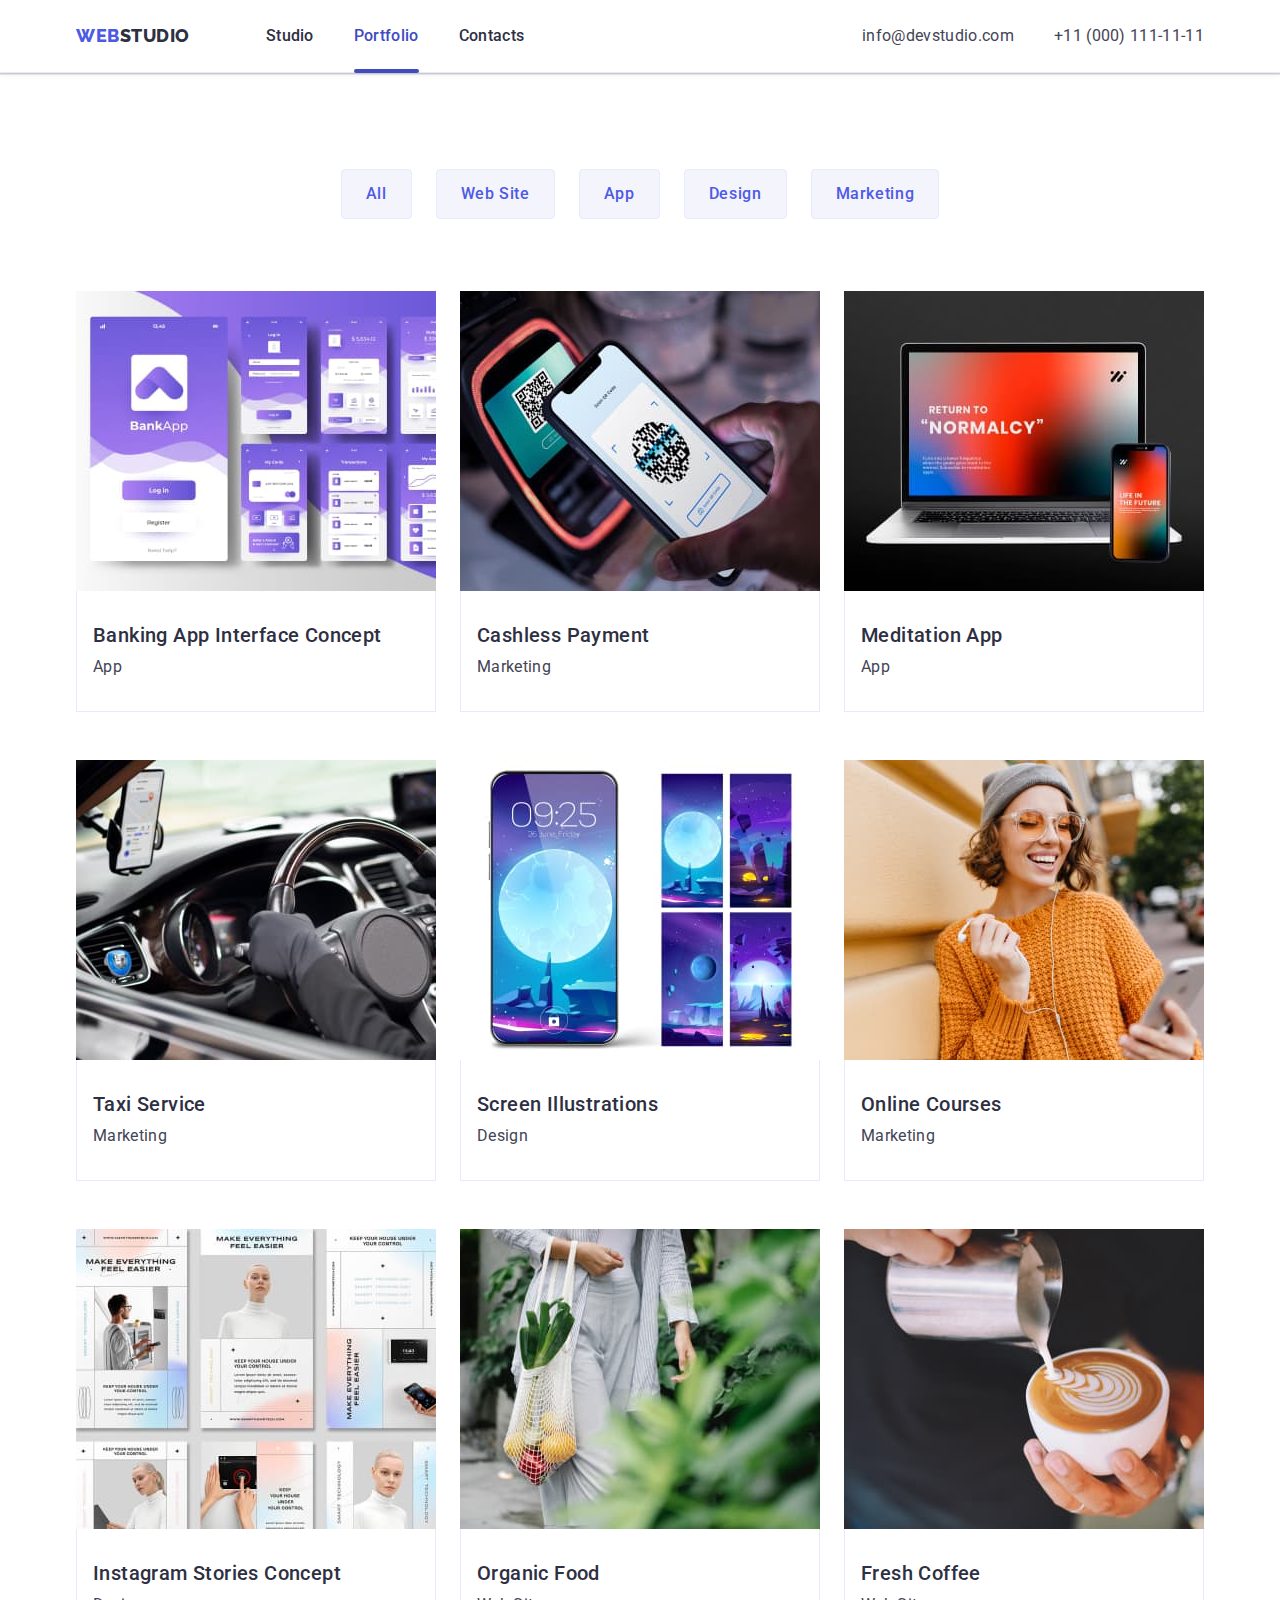
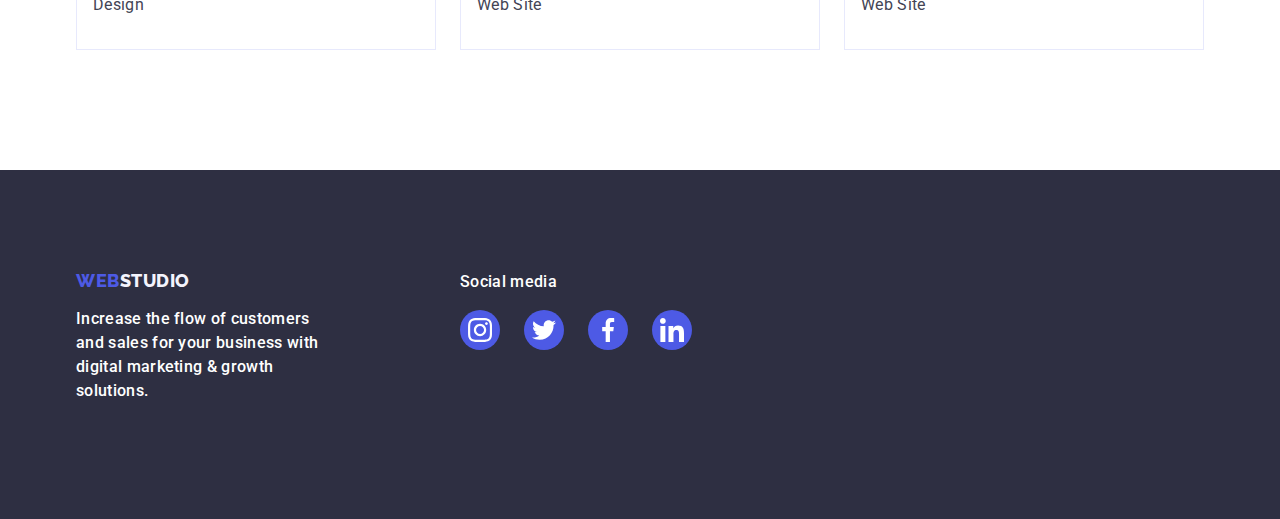
==== commit 55e940ab: "fix air 5" ====
--- a/portfolio.html
+++ b/portfolio.html
@@ -257,9 +257,8 @@
     </main>
 
     <footer class="page-footer">
-      <div class="container">
-        <div class="footer-wrap">
-          <div class="footer-left-wrap">
+      <div class="container footer-wrap">
+              <div class="footer-left-wrap">
             <a class="logo link footer-logo" href="./index.html">
               web<span class="colored-logo">Studio</span></a
             >
@@ -273,7 +272,7 @@
             <ul class="social-media list">
               <li class="social-media-items">
                 <a href="#" class="social-link">
-                  <svg class="social-icon" width="16" height="16">
+                  <svg class="social-icon" width="24" height="24">
                     <use
                       href="./images/icons.svg#icon-instagram"
                     ></use>
@@ -282,7 +281,7 @@
               </li>
               <li class="social-media-items">
                 <a href="#" class="social-link">
-                  <svg class="social-icon" width="16" height="16">
+                  <svg class="social-icon" width="24" height="24">
                     <use
                       href="./images/icons.svg#icon-twitter"
                     ></use>
@@ -291,7 +290,7 @@
               </li>
               <li class="social-media-items">
                 <a href="#" class="social-link">
-                  <svg class="social-icon" width="16" height="16">
+                  <svg class="social-icon" width="24" height="24">
                     <use
                       href="./images/icons.svg#icon-facebook"
                     ></use>
@@ -300,7 +299,7 @@
               </li>
               <li class="social-media-items">
                 <a href="#" class="social-link">
-                  <svg class="social-icon" width="16" height="16">
+                  <svg class="social-icon" width="24" height="24">
                     <use
                       href="./images/icons.svg#icon-linkedin"
                     ></use>
@@ -310,7 +309,6 @@
             </ul>
           </div>
         </div>
-      </div>
     </footer>
   </body>
 </html>
--- a/css/styles.css
+++ b/css/styles.css
@@ -130,6 +130,12 @@
   background-color: #404bbf;
 }
 
+footer .social-link:hover,
+footer .social-link:focus {
+  color: var(--ligth-background-color);
+  background-color: #31d0aa;
+}
+
 .social-icon {
   fill: currentColor;
 }
@@ -145,7 +151,8 @@
 /* ========== HEADER ========== */
 .page-header {
   border-bottom: 1px solid var(--accent-color);
-  box-shadow: 0px 2px 1px rgba(46, 47, 66, 0.08), 0px 1px 1px rgba(46, 47, 66, 0.16), 0px 1px 6px rgba(46, 47, 66, 0.08); 
+  box-shadow: 0px 2px 1px rgba(46, 47, 66, 0.08),
+    0px 1px 1px rgba(46, 47, 66, 0.16), 0px 1px 6px rgba(46, 47, 66, 0.08);
 }
 
 .header-cover {
@@ -390,7 +397,7 @@
 /* ========== CUSTOMERS ========== */
 .customers {
   display: flex;
-  column-gap: 24px;
+  gap: 24px;
 }
 
 .customers-item {
@@ -445,8 +452,10 @@
   letter-spacing: 0.64px;
   padding: 12px 24px;
   border-radius: 4px;
-  transition: box-shadow 250ms cubic-bezier(0.4, 0, 0.2, 1),
-    background-color 250ms cubic-bezier(0.4, 0, 0.2, 1);
+  transition: color 250ms cubic-bezier(0.4, 0, 0.2, 1),
+    background-color 250ms cubic-bezier(0.4, 0, 0.2, 1),
+    border-color 250ms cubic-bezier(0.4, 0, 0.2, 1),
+    box-shadow 250ms cubic-bezier(0.4, 0, 0.2, 1);
 }
 
 .filter-btn:hover,
@@ -458,6 +467,17 @@
     0px 2px 1px 0px rgba(0, 0, 0, 0.08), 0px 3px 1px 0px rgba(0, 0, 0, 0.1);
 }
 
+.project-link {
+  display: block;
+  transition: box-shadow 250ms cubic-bezier(0.4, 0, 0.2, 1);
+}
+
+.project-link:hover,
+.project-link:focus {
+  box-shadow: 0px 2px 1px 0px rgba(46, 47, 66, 0.08),
+    0px 1px 1px 0px rgba(46, 47, 66, 0.16),
+    0px 1px 6px 0px rgba(46, 47, 66, 0.08);
+}
 .projects {
   display: flex;
   flex-wrap: wrap;
@@ -467,13 +487,6 @@
 
 .project-card {
   flex-basis: calc((100% - 2 * 26px) / 3);
-  transition: box-shadow 250ms cubic-bezier(0.4, 0, 0.2, 1);
-}
-
-.project-card:hover {
-  box-shadow: 0px 2px 1px 0px rgba(46, 47, 66, 0.08),
-    0px 1px 1px 0px rgba(46, 47, 66, 0.16),
-    0px 1px 6px 0px rgba(46, 47, 66, 0.08);
 }
 
 .project-card:hover .overlay {
@@ -507,8 +520,8 @@
   left: 0;
   width: 100%;
   height: 100%;
-  padding: 40px 32px 164px;
-  color: var(--white-color);
+  padding: 40px 32px;
+  color: var(--ligth-background-color);
   background-color: var(--active-color);
   line-height: 1.5;
   letter-spacing: 0.32px;
@@ -531,11 +544,12 @@
 .footer-wrap {
   display: flex;
   justify-content: start;
-  column-gap: 120px;
+  align-items: baseline;
 }
 
 .footer-left-wrap {
   max-width: 264px;
+  margin-right: 120px;
 }
 
 .footer-logo {
